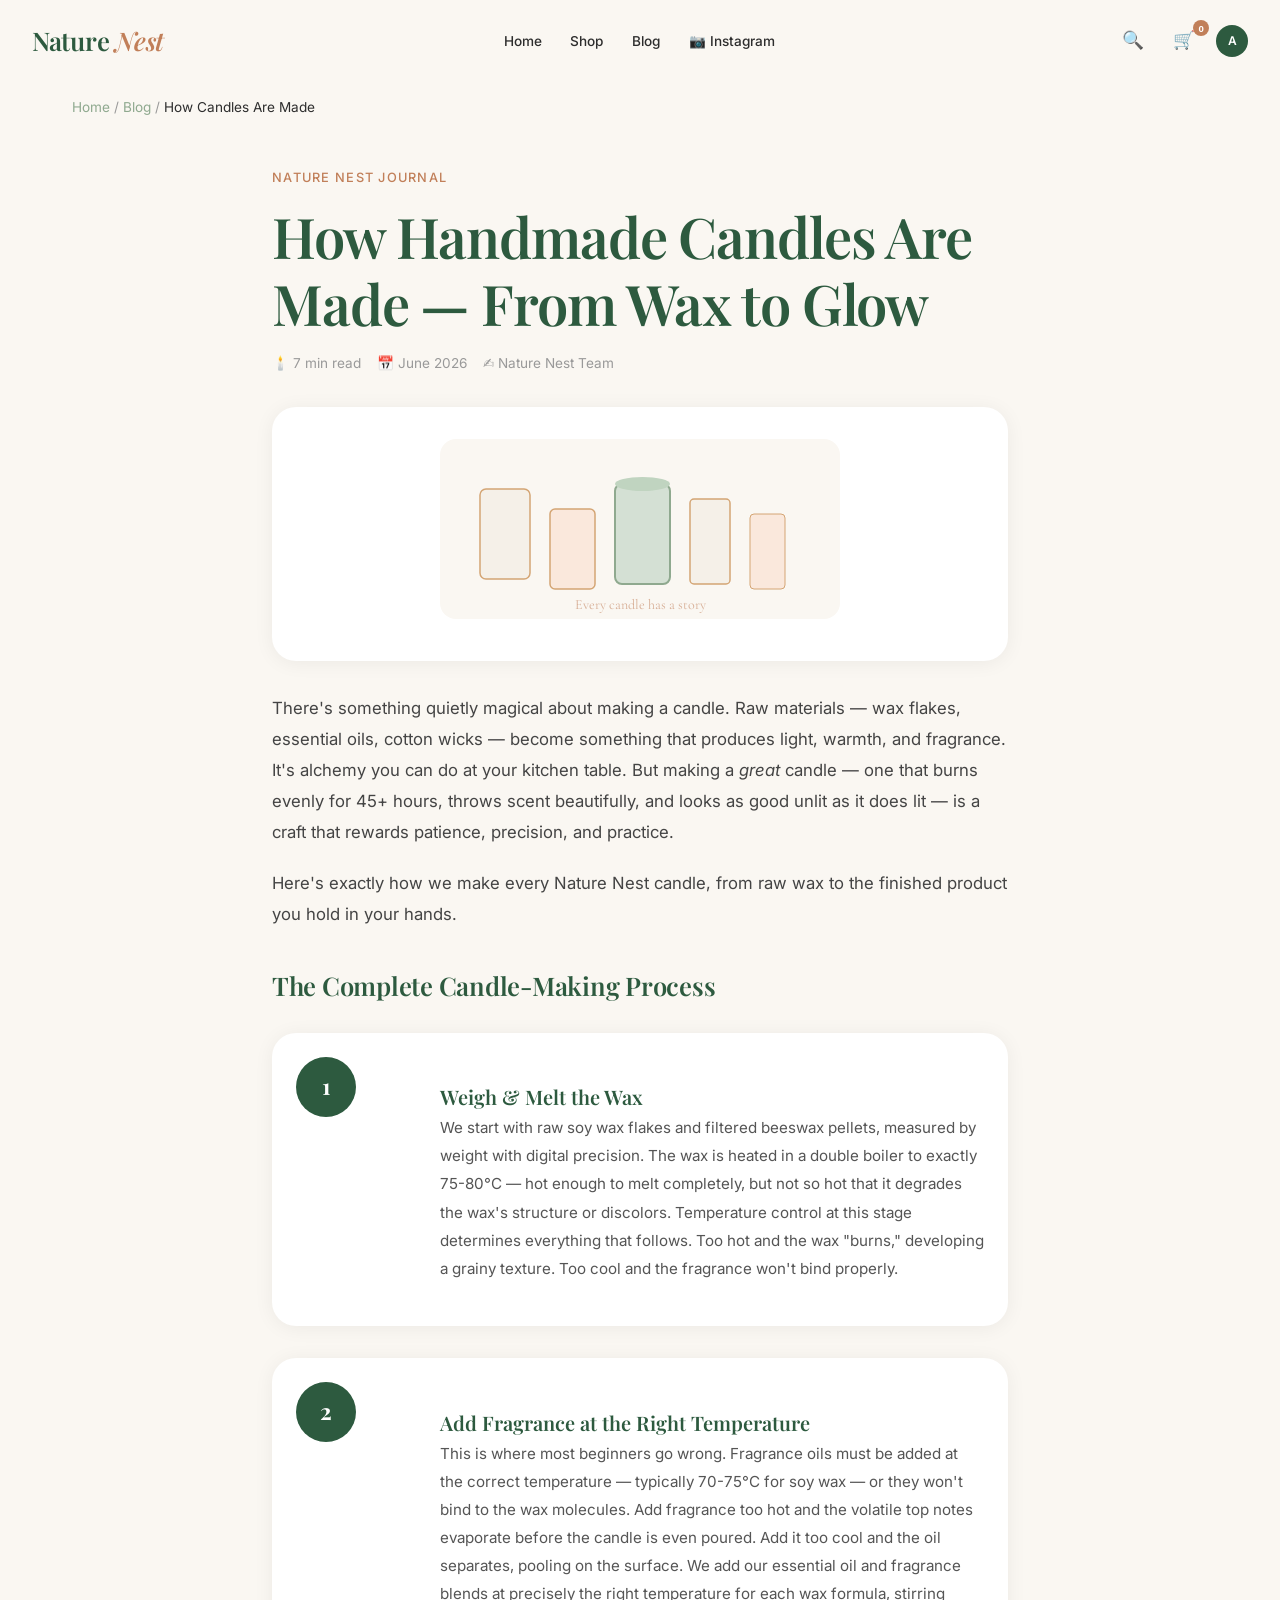
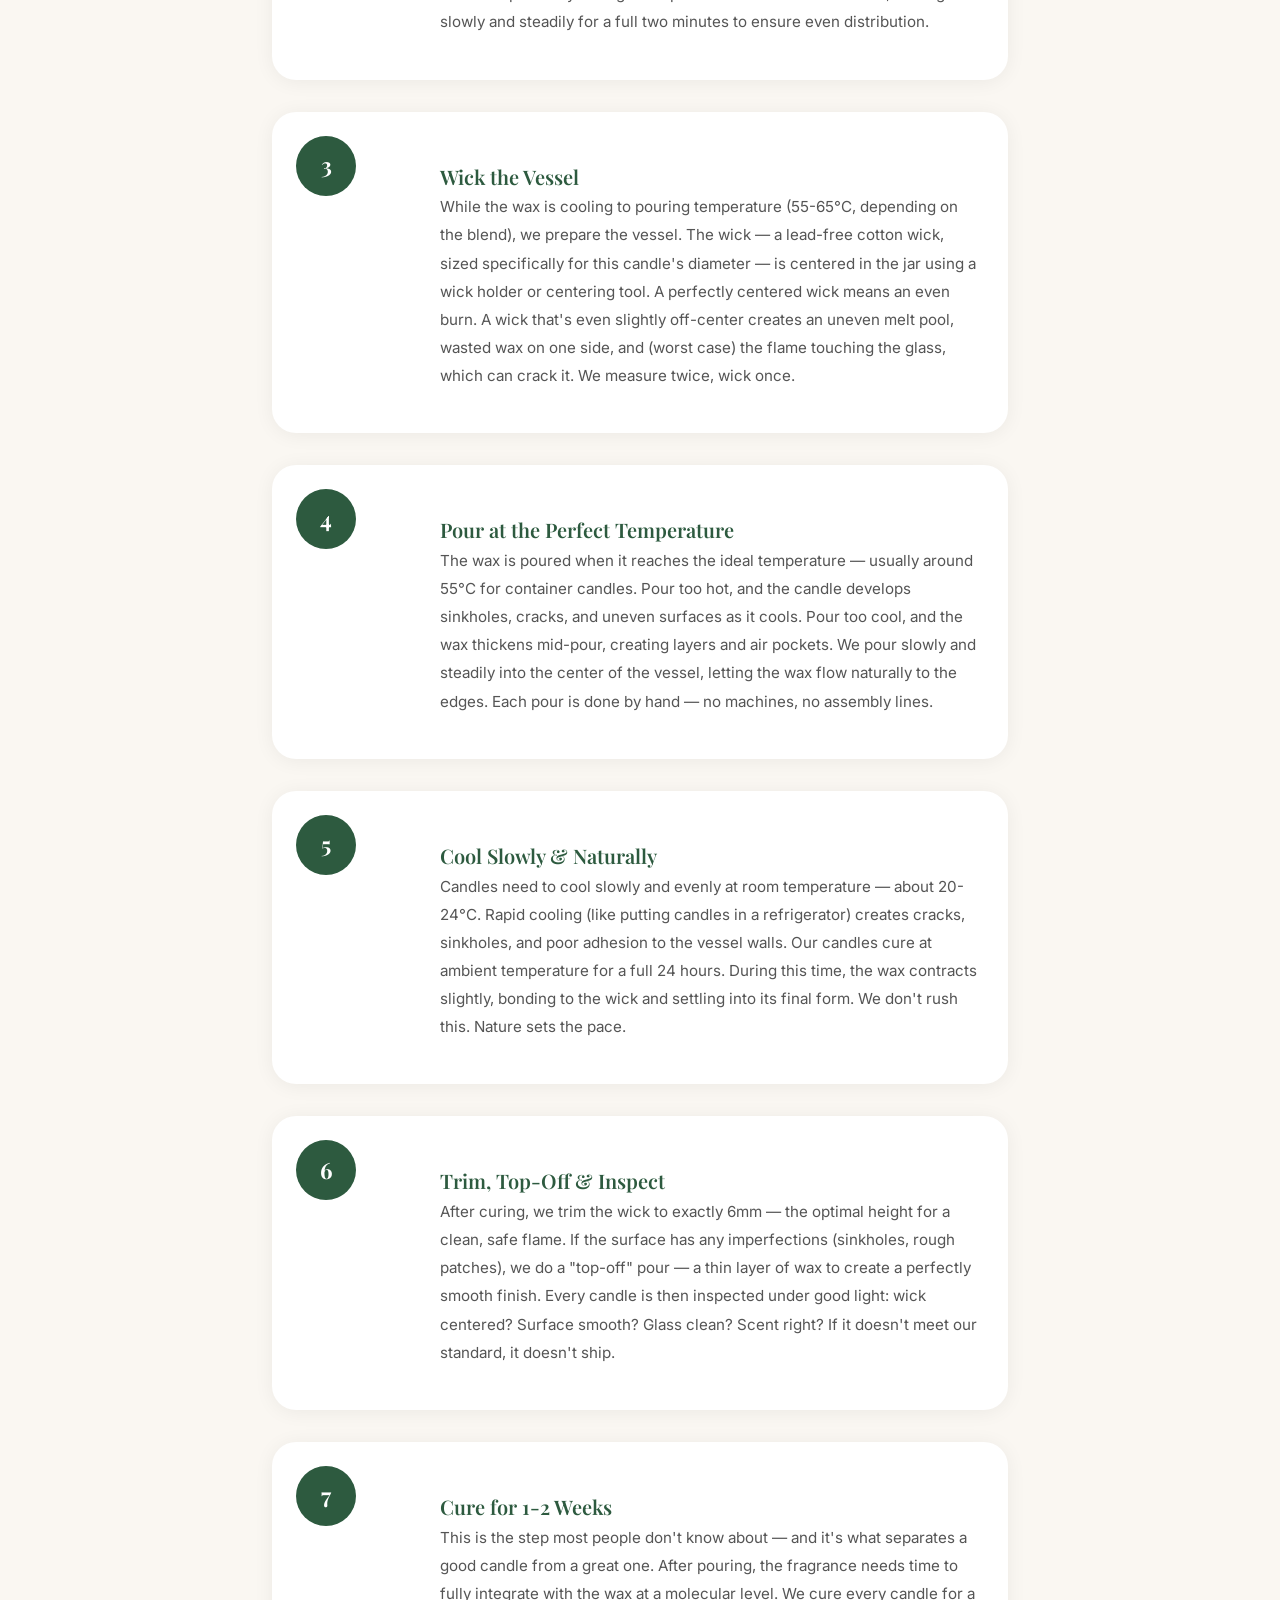
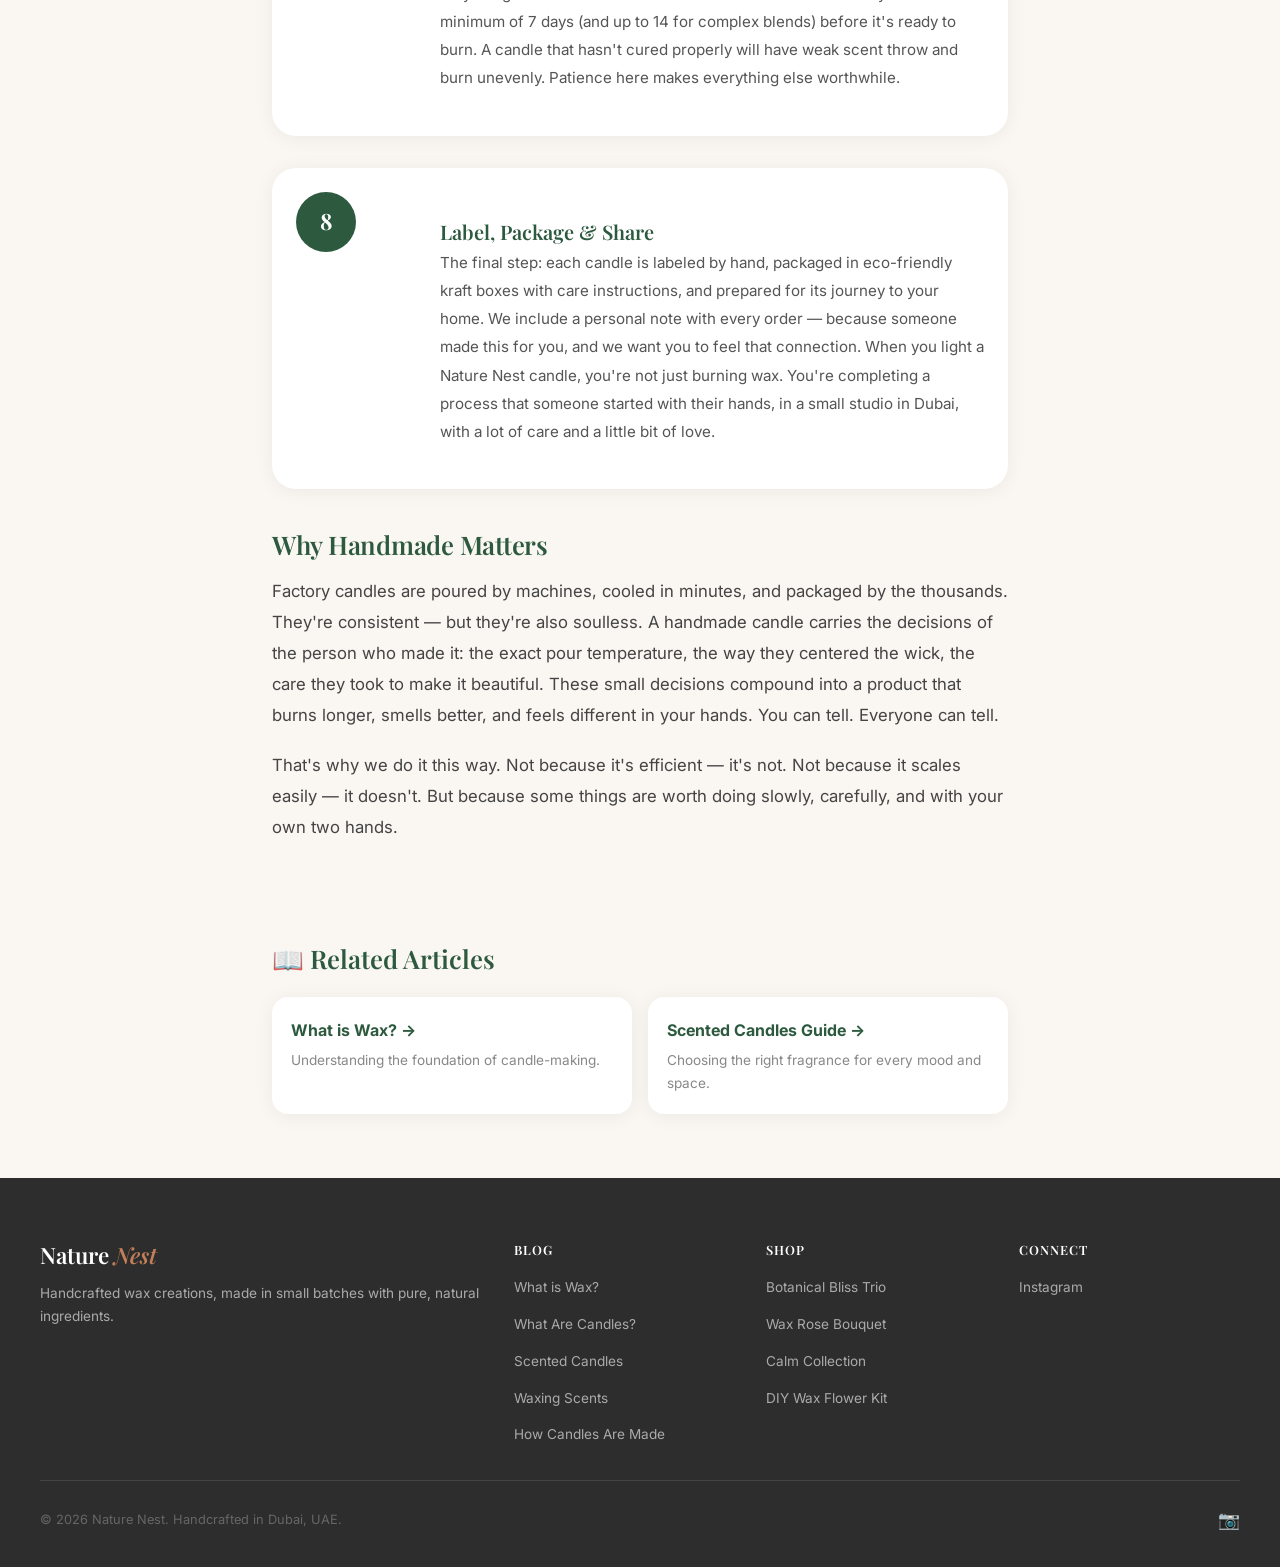
==== blog/how-candles-are-made.html @ dd3aacf4 "Nature Nest demo site — multi-page ecommerce preview with products, blog, and full design system" ====
<!DOCTYPE html>
<html lang="en">
<head>
<meta charset="UTF-8"><meta name="viewport" content="width=device-width, initial-scale=1.0">
<title>How Handmade Candles Are Made — Nature Nest Blog</title>
<link rel="preconnect" href="https://fonts.googleapis.com"><link rel="preconnect" href="https://fonts.gstatic.com" crossorigin>
<link href="https://fonts.googleapis.com/css2?family=Playfair+Display:ital,wght@0,400;0,500;0,600;0,700;1,400&family=Inter:wght@300;400;500;600&family=Cormorant+Garamond:ital,wght@0,400;0,500;1,400&display=swap" rel="stylesheet">
<link rel="stylesheet" href="../css/style.css">
<style>
.craft-step { display: grid; grid-template-columns: 120px 1fr; gap: 1.5rem; align-items: start; margin: 2rem 0; padding: 1.5rem; background: var(--white); border-radius: var(--radius-lg); box-shadow: var(--shadow-soft); }
.craft-step .num { width: 60px; height: 60px; background: var(--green-deep); color: white; border-radius: 50%; display: flex; align-items: center; justify-content: center; font-size: 1.4rem; font-weight: 700; font-family: 'Playfair Display',serif; }
.craft-step h3 { color: var(--green-deep); margin-bottom: 0.3rem; }
.craft-step p { font-size: 0.95rem; color: #555; }
@media (max-width: 600px) { .craft-step { grid-template-columns: 1fr; } }
</style>
</head>
<body>

<nav class="nav" id="nav">
  <a href="../index.html" class="nav-brand">Nature <span>Nest</span></a>
  <ul class="nav-links">
    <li><a href="../index.html">Home</a></li><li><a href="../index.html#featured">Shop</a></li>
    <li><a href="what-is-wax.html">Blog</a></li>
    <li><a href="https://www.instagram.com/naturenest0001" target="_blank" rel="noopener">📷 Instagram</a></li>
  </ul>
  <div class="nav-actions"><button class="btn-icon">🔍</button><button class="btn-icon cart-count" onclick="toast('Cart coming soon!')">🛒</button><div class="user-avatar">A</div></div>
</nav>

<div class="page-content">
<div class="breadcrumbs"><a href="../index.html">Home</a> / <a href="what-is-wax.html">Blog</a> / <span>How Candles Are Made</span></div>

<article class="article">
  <div class="article-header fade-in">
    <span class="tag">Nature Nest Journal</span>
    <h1>How Handmade Candles Are Made — From Wax to Glow</h1>
    <div class="article-meta"><span>🕯️ 7 min read</span><span>📅 June 2026</span><span>✍️ Nature Nest Team</span></div>
  </div>

  <div class="article-body fade-in">
    <div class="article-illustration">
      <svg viewBox="0 0 400 180" xmlns="http://www.w3.org/2000/svg">
        <rect width="400" height="180" fill="#faf7f2" rx="16"/>
        <rect x="40" y="50" width="50" height="90" rx="6" fill="#f5f0e8" stroke="#d4a574" stroke-width="1.5"/>
        <rect x="110" y="70" width="45" height="80" rx="5" fill="#fae8dc" stroke="#d4a574" stroke-width="1.5"/>
        <rect x="175" y="45" width="55" height="100" rx="7" fill="#d4e0d4" stroke="#8fa98f" stroke-width="2"/>
        <ellipse cx="202.5" cy="45" rx="27.5" ry="7" fill="#c0d4c0"/>
        <rect x="250" y="60" width="40" height="85" rx="4" fill="#f5f0e8" stroke="#d4a574" stroke-width="1.5"/>
        <rect x="310" y="75" width="35" height="75" rx="4" fill="#fae8dc" stroke="#d4a574" stroke-width="1"/>
        <text x="200" y="170" text-anchor="middle" font-family="'Cormorant Garamond',serif" font-size="14" fill="#c17f59" opacity="0.6">Every candle has a story</text>
      </svg>
    </div>

    <p>There's something quietly magical about making a candle. Raw materials — wax flakes, essential oils, cotton wicks — become something that produces light, warmth, and fragrance. It's alchemy you can do at your kitchen table. But making a <em>great</em> candle — one that burns evenly for 45+ hours, throws scent beautifully, and looks as good unlit as it does lit — is a craft that rewards patience, precision, and practice.</p>

    <p>Here's exactly how we make every Nature Nest candle, from raw wax to the finished product you hold in your hands.</p>

    <h2>The Complete Candle-Making Process</h2>

    <div class="craft-step fade-in"><div class="num">1</div><div><h3>Weigh &amp; Melt the Wax</h3><p>We start with raw soy wax flakes and filtered beeswax pellets, measured by weight with digital precision. The wax is heated in a double boiler to exactly 75-80°C — hot enough to melt completely, but not so hot that it degrades the wax's structure or discolors. Temperature control at this stage determines everything that follows. Too hot and the wax "burns," developing a grainy texture. Too cool and the fragrance won't bind properly.</p></div></div>

    <div class="craft-step fade-in"><div class="num">2</div><div><h3>Add Fragrance at the Right Temperature</h3><p>This is where most beginners go wrong. Fragrance oils must be added at the correct temperature — typically 70-75°C for soy wax — or they won't bind to the wax molecules. Add fragrance too hot and the volatile top notes evaporate before the candle is even poured. Add it too cool and the oil separates, pooling on the surface. We add our essential oil and fragrance blends at precisely the right temperature for each wax formula, stirring slowly and steadily for a full two minutes to ensure even distribution.</p></div></div>

    <div class="craft-step fade-in"><div class="num">3</div><div><h3>Wick the Vessel</h3><p>While the wax is cooling to pouring temperature (55-65°C, depending on the blend), we prepare the vessel. The wick — a lead-free cotton wick, sized specifically for this candle's diameter — is centered in the jar using a wick holder or centering tool. A perfectly centered wick means an even burn. A wick that's even slightly off-center creates an uneven melt pool, wasted wax on one side, and (worst case) the flame touching the glass, which can crack it. We measure twice, wick once.</p></div></div>

    <div class="craft-step fade-in"><div class="num">4</div><div><h3>Pour at the Perfect Temperature</h3><p>The wax is poured when it reaches the ideal temperature — usually around 55°C for container candles. Pour too hot, and the candle develops sinkholes, cracks, and uneven surfaces as it cools. Pour too cool, and the wax thickens mid-pour, creating layers and air pockets. We pour slowly and steadily into the center of the vessel, letting the wax flow naturally to the edges. Each pour is done by hand — no machines, no assembly lines.</p></div></div>

    <div class="craft-step fade-in"><div class="num">5</div><div><h3>Cool Slowly &amp; Naturally</h3><p>Candles need to cool slowly and evenly at room temperature — about 20-24°C. Rapid cooling (like putting candles in a refrigerator) creates cracks, sinkholes, and poor adhesion to the vessel walls. Our candles cure at ambient temperature for a full 24 hours. During this time, the wax contracts slightly, bonding to the wick and settling into its final form. We don't rush this. Nature sets the pace.</p></div></div>

    <div class="craft-step fade-in"><div class="num">6</div><div><h3>Trim, Top-Off &amp; Inspect</h3><p>After curing, we trim the wick to exactly 6mm — the optimal height for a clean, safe flame. If the surface has any imperfections (sinkholes, rough patches), we do a "top-off" pour — a thin layer of wax to create a perfectly smooth finish. Every candle is then inspected under good light: wick centered? Surface smooth? Glass clean? Scent right? If it doesn't meet our standard, it doesn't ship.</p></div></div>

    <div class="craft-step fade-in"><div class="num">7</div><div><h3>Cure for 1-2 Weeks</h3><p>This is the step most people don't know about — and it's what separates a good candle from a great one. After pouring, the fragrance needs time to fully integrate with the wax at a molecular level. We cure every candle for a minimum of 7 days (and up to 14 for complex blends) before it's ready to burn. A candle that hasn't cured properly will have weak scent throw and burn unevenly. Patience here makes everything else worthwhile.</p></div></div>

    <div class="craft-step fade-in"><div class="num">8</div><div><h3>Label, Package &amp; Share</h3><p>The final step: each candle is labeled by hand, packaged in eco-friendly kraft boxes with care instructions, and prepared for its journey to your home. We include a personal note with every order — because someone made this for you, and we want you to feel that connection. When you light a Nature Nest candle, you're not just burning wax. You're completing a process that someone started with their hands, in a small studio in Dubai, with a lot of care and a little bit of love.</p></div></div>

    <h2>Why Handmade Matters</h2>
    <p>Factory candles are poured by machines, cooled in minutes, and packaged by the thousands. They're consistent — but they're also soulless. A handmade candle carries the decisions of the person who made it: the exact pour temperature, the way they centered the wick, the care they took to make it beautiful. These small decisions compound into a product that burns longer, smells better, and feels different in your hands. You can tell. Everyone can tell.</p>

    <p>That's why we do it this way. Not because it's efficient — it's not. Not because it scales easily — it doesn't. But because some things are worth doing slowly, carefully, and with your own two hands.</p>
  </div>
</article>

<div style="max-width:800px;margin:3rem auto;padding:0 2rem;">
  <h3 style="color:var(--green-deep);margin-bottom:1.5rem;">📖 Related Articles</h3>
  <div style="display:grid;grid-template-columns:1fr 1fr;gap:1rem;">
    <a href="what-is-wax.html" style="text-decoration:none;color:inherit;background:var(--white);padding:1.2rem;border-radius:var(--radius-md);box-shadow:var(--shadow-soft);"><strong style="color:var(--green-deep);">What is Wax? →</strong><p style="font-size:0.85rem;color:#888;margin-top:0.3rem;">Understanding the foundation of candle-making.</p></a>
    <a href="scented-candles-guide.html" style="text-decoration:none;color:inherit;background:var(--white);padding:1.2rem;border-radius:var(--radius-md);box-shadow:var(--shadow-soft);"><strong style="color:var(--green-deep);">Scented Candles Guide →</strong><p style="font-size:0.85rem;color:#888;margin-top:0.3rem;">Choosing the right fragrance for every mood and space.</p></a>
  </div>
</div>
</div>

<footer class="footer"><div class="footer-grid"><div class="footer-brand"><h3>Nature <span>Nest</span></h3><p>Handcrafted wax creations, made in small batches with pure, natural ingredients.</p></div><div class="footer-col"><h4>Blog</h4><ul><li><a href="what-is-wax.html">What is Wax?</a></li><li><a href="what-are-candles.html">What Are Candles?</a></li><li><a href="scented-candles-guide.html">Scented Candles</a></li><li><a href="scents-for-waxing.html">Waxing Scents</a></li><li><a href="how-candles-are-made.html">How Candles Are Made</a></li></ul></div><div class="footer-col"><h4>Shop</h4><ul><li><a href="../products/botanical-bliss-trio.html">Botanical Bliss Trio</a></li><li><a href="../products/wax-rose-bouquet.html">Wax Rose Bouquet</a></li><li><a href="../products/calm-collection-set.html">Calm Collection</a></li><li><a href="../products/diy-wax-flower-kit.html">DIY Wax Flower Kit</a></li></ul></div><div class="footer-col"><h4>Connect</h4><ul><li><a href="https://www.instagram.com/naturenest0001">Instagram</a></li></ul></div></div><div class="footer-bottom"><p>© 2026 Nature Nest. Handcrafted in Dubai, UAE.</p><div class="footer-social"><a href="https://www.instagram.com/naturenest0001">📷</a></div></div></footer>
<div class="toast" id="toast"></div>
<script>
window.addEventListener('scroll',()=>{document.getElementById('nav').classList.toggle('scrolled',window.scrollY>50)});
document.querySelectorAll('.fade-in').forEach(el=>{new IntersectionObserver((e)=>{e.forEach(x=>{if(x.isIntersecting)x.target.classList.add('visible')})},{threshold:0.1}).observe(el)});
let t;function toast(m){const e=document.getElementById('toast');e.textContent=m;e.classList.add('show');clearTimeout(t);t=setTimeout(()=>e.classList.remove('show'),2500)}
</script>
</body>
</html>
---- css/style.css ----
/* ========== Nature Nest — Shared Stylesheet ========== */
*, *::before, *::after { box-sizing: border-box; margin: 0; padding: 0; }

:root {
  --green-deep: #2d5a3f;
  --green-sage: #8fa98f;
  --green-pale: #d4e0d4;
  --terracotta: #c17f59;
  --terracotta-light: #d4a574;
  --amber: #e8b86d;
  --cream: #faf7f2;
  --cream-warm: #f5f0e8;
  --beige: #e8d5c4;
  --charcoal: #2d2d2d;
  --white: #ffffff;
  --shadow-soft: 0 2px 20px rgba(0,0,0,0.06);
  --shadow-card: 0 4px 24px rgba(0,0,0,0.08);
  --shadow-hover: 0 8px 32px rgba(0,0,0,0.12);
  --radius-sm: 8px;
  --radius-md: 16px;
  --radius-lg: 24px;
  --radius-xl: 32px;
  --transition: 0.3s cubic-bezier(0.4, 0, 0.2, 1);
}

html { scroll-behavior: smooth; font-size: 16px; }
body {
  font-family: 'Inter', system-ui, sans-serif;
  color: var(--charcoal);
  background: var(--cream);
  line-height: 1.7;
  overflow-x: hidden;
  -webkit-font-smoothing: antialiased;
}

h1, h2, h3, h4 { font-family: 'Playfair Display', Georgia, serif; font-weight: 600; line-height: 1.2; }
h1 { font-size: clamp(2.2rem, 4.5vw, 3.5rem); letter-spacing: -0.02em; }
h2 { font-size: clamp(1.8rem, 3.5vw, 2.6rem); letter-spacing: -0.01em; }
h3 { font-size: clamp(1.2rem, 2vw, 1.6rem); }

.accent-text { font-family: 'Cormorant Garamond', 'Georgia', serif; font-style: italic; color: var(--terracotta); }

/* Navigation */
.nav {
  position: fixed; top: 0; left: 0; right: 0; z-index: 1000;
  padding: 1.2rem 2rem; display: flex; align-items: center; justify-content: space-between;
  transition: var(--transition);
}
.nav.scrolled {
  background: rgba(250, 247, 242, 0.95);
  backdrop-filter: blur(20px);
  box-shadow: var(--shadow-soft);
  padding: 0.8rem 2rem;
}
.nav-brand { font-family: 'Playfair Display', serif; font-size: 1.6rem; font-weight: 600; color: var(--green-deep); text-decoration: none; letter-spacing: -0.01em; }
.nav-brand span { color: var(--terracotta); font-style: italic; }
.nav-links { display: flex; gap: 1.8rem; list-style: none; }
.nav-links a { text-decoration: none; color: var(--charcoal); font-size: 0.85rem; font-weight: 500; transition: var(--transition); position: relative; white-space: nowrap; }
.nav-links a::after { content: ''; position: absolute; bottom: -4px; left: 0; width: 0; height: 2px; background: var(--terracotta); transition: var(--transition); }
.nav-links a:hover { color: var(--terracotta); }
.nav-links a:hover::after { width: 100%; }
.nav-actions { display: flex; gap: 0.8rem; align-items: center; }
.btn-icon { background: none; border: none; cursor: pointer; font-size: 1.1rem; padding: 0.5rem; color: var(--charcoal); transition: var(--transition); }
.btn-icon:hover { color: var(--terracotta); transform: scale(1.1); }
.cart-count { position: relative; }
.cart-count::after { content: '0'; position: absolute; top: -2px; right: -6px; background: var(--terracotta); color: white; font-size: 0.6rem; font-weight: 600; width: 16px; height: 16px; border-radius: 50%; display: flex; align-items: center; justify-content: center; }
.user-avatar { width: 32px; height: 32px; border-radius: 50%; background: var(--green-deep); color: var(--white); display: flex; align-items: center; justify-content: center; font-size: 0.75rem; font-weight: 600; cursor: pointer; transition: var(--transition); }
.user-avatar:hover { background: var(--terracotta); transform: scale(1.08); }

/* Buttons */
.btn { display: inline-flex; align-items: center; gap: 0.5rem; padding: 0.85rem 1.8rem; border-radius: 50px; font-weight: 600; font-size: 0.9rem; text-decoration: none; transition: var(--transition); border: none; cursor: pointer; font-family: inherit; }
.btn-primary { background: var(--green-deep); color: var(--white); }
.btn-primary:hover { background: #234a34; transform: translateY(-2px); box-shadow: 0 8px 24px rgba(45, 90, 63, 0.3); }
.btn-outline { background: transparent; border: 2px solid var(--green-deep); color: var(--green-deep); }
.btn-outline:hover { background: var(--green-deep); color: var(--white); transform: translateY(-2px); }
.btn-amber { background: var(--amber); color: var(--charcoal); }
.btn-amber:hover { background: #d4a560; transform: translateY(-2px); box-shadow: 0 8px 24px rgba(232, 184, 109, 0.4); }
.btn-warm { background: var(--terracotta); color: var(--white); }
.btn-warm:hover { background: #ad6e4a; transform: translateY(-2px); box-shadow: 0 8px 24px rgba(193, 127, 89, 0.35); }

/* Section Headers */
.section-header { text-align: center; margin-bottom: 3rem; }
.section-header .tag { display: inline-block; font-size: 0.8rem; font-weight: 500; color: var(--terracotta); letter-spacing: 0.15em; text-transform: uppercase; margin-bottom: 0.8rem; }
.section-header h2 { color: var(--green-deep); margin-bottom: 0.8rem; }
.section-header p { color: #777; max-width: 500px; margin: 0 auto; }

/* Fade-in animation */
.fade-in { opacity: 0; transform: translateY(30px); transition: opacity 0.8s ease, transform 0.8s ease; }
.fade-in.visible { opacity: 1; transform: translateY(0); }

/* Toast */
.toast {
  position: fixed; bottom: 2rem; right: 2rem;
  background: var(--green-deep); color: white;
  padding: 1rem 2rem; border-radius: 50px;
  font-weight: 500; box-shadow: var(--shadow-hover);
  z-index: 2000; opacity: 0; transform: translateY(20px);
  transition: opacity 0.3s, transform 0.3s;
  pointer-events: none;
}
.toast.show { opacity: 1; transform: translateY(0); }

/* Product card (shared) */
.product-card {
  background: var(--white); border-radius: var(--radius-lg); overflow: hidden;
  box-shadow: var(--shadow-card); transition: var(--transition); cursor: pointer;
}
.product-card:hover { transform: translateY(-6px); box-shadow: var(--shadow-hover); }
.product-img { height: 280px; overflow: hidden; position: relative; display: flex; align-items: center; justify-content: center; background: var(--cream-warm); }
.product-img svg { width: 100%; height: 100%; }
.product-badge { position: absolute; top: 0.8rem; left: 0.8rem; background: var(--terracotta); color: var(--white); font-size: 0.7rem; font-weight: 600; padding: 0.3rem 0.8rem; border-radius: 50px; }
.product-body { padding: 1.2rem; }
.product-body h3 { font-size: 1.15rem; color: var(--charcoal); margin-bottom: 0.3rem; }
.product-body .desc { color: #888; font-size: 0.85rem; margin-bottom: 0.8rem; }
.product-footer { display: flex; align-items: center; justify-content: space-between; }
.product-price { font-family: 'Playfair Display', serif; font-size: 1.2rem; font-weight: 600; color: var(--green-deep); }
.product-rating { color: var(--amber); font-size: 0.8rem; display: flex; gap: 0.15rem; }

/* Footer */
.footer { background: var(--charcoal); color: var(--cream); padding: 4rem 2rem 2rem; margin-top: 4rem; }
.footer-grid { max-width: 1200px; margin: 0 auto; display: grid; grid-template-columns: 2fr 1fr 1fr 1fr; gap: 2rem; margin-bottom: 2rem; }
.footer-brand h3 { color: var(--white); font-size: 1.4rem; margin-bottom: 0.8rem; }
.footer-brand h3 span { color: var(--terracotta); font-style: italic; }
.footer-brand p { color: #aaa; font-size: 0.85rem; line-height: 1.7; }
.footer-col h4 { color: var(--white); font-size: 0.8rem; text-transform: uppercase; letter-spacing: 0.08em; margin-bottom: 1rem; }
.footer-col ul { list-style: none; display: flex; flex-direction: column; gap: 0.6rem; }
.footer-col a { color: #aaa; text-decoration: none; font-size: 0.85rem; transition: var(--transition); }
.footer-col a:hover { color: var(--terracotta); }
.footer-bottom { max-width: 1200px; margin: 0 auto; padding-top: 1.5rem; border-top: 1px solid #444; display: flex; justify-content: space-between; align-items: center; }
.footer-bottom p { color: #666; font-size: 0.8rem; }
.footer-social { display: flex; gap: 0.8rem; }
.footer-social a { color: #666; font-size: 1.1rem; transition: var(--transition); text-decoration: none; }
.footer-social a:hover { color: var(--terracotta); }

/* Breadcrumbs */
.breadcrumbs { padding: 1rem 2rem; font-size: 0.85rem; color: #999; max-width: 1200px; margin: 0 auto; }
.breadcrumbs a { color: var(--green-sage); text-decoration: none; }
.breadcrumbs a:hover { color: var(--terracotta); }
.breadcrumbs span { color: var(--charcoal); }

/* Page content wrapper */
.page-content { padding-top: 5rem; }

/* Blog article styles */
.article { max-width: 800px; margin: 0 auto; padding: 2rem; }
.article-header { margin-bottom: 2rem; }
.article-header .tag { font-size: 0.8rem; color: var(--terracotta); text-transform: uppercase; letter-spacing: 0.1em; font-weight: 500; margin-bottom: 0.8rem; display: block; }
.article-header h1 { color: var(--green-deep); margin-bottom: 1rem; }
.article-meta { color: #999; font-size: 0.85rem; display: flex; gap: 1rem; }
.article-body { font-size: 1.05rem; line-height: 1.85; color: #444; }
.article-body h2 { color: var(--green-deep); margin: 2.5rem 0 1rem; font-size: 1.6rem; }
.article-body h3 { color: var(--terracotta); margin: 1.8rem 0 0.8rem; font-size: 1.25rem; }
.article-body p { margin-bottom: 1.2rem; }
.article-body ul, .article-body ol { margin: 0.8rem 0 1.5rem 1.5rem; }
.article-body li { margin-bottom: 0.5rem; }
.article-illustration { margin: 2rem 0; text-align: center; background: var(--white); border-radius: var(--radius-lg); padding: 2rem; box-shadow: var(--shadow-soft); }
.article-illustration svg { max-width: 400px; width: 100%; }

@media (max-width: 768px) {
  .nav-links { display: none; }
  .footer-grid { grid-template-columns: 1fr 1fr; }
  .article { padding: 1.5rem; }
}
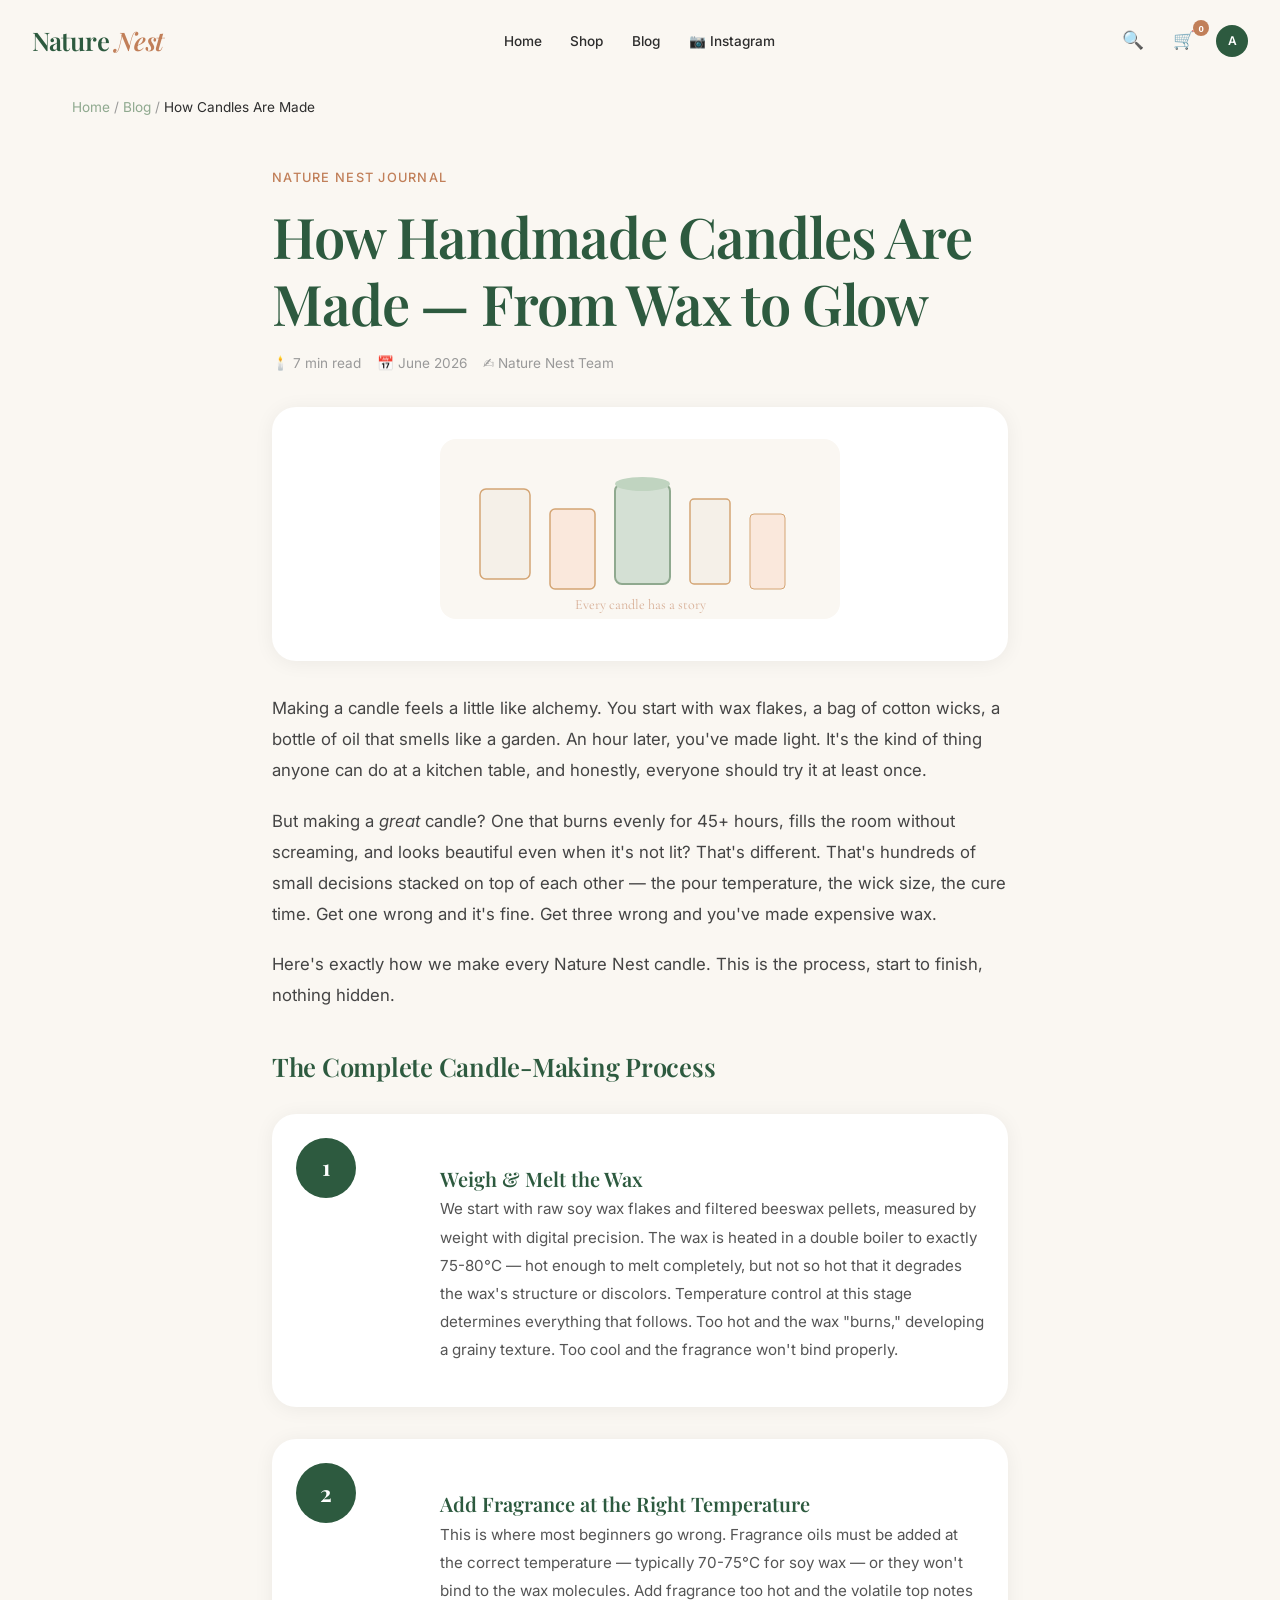
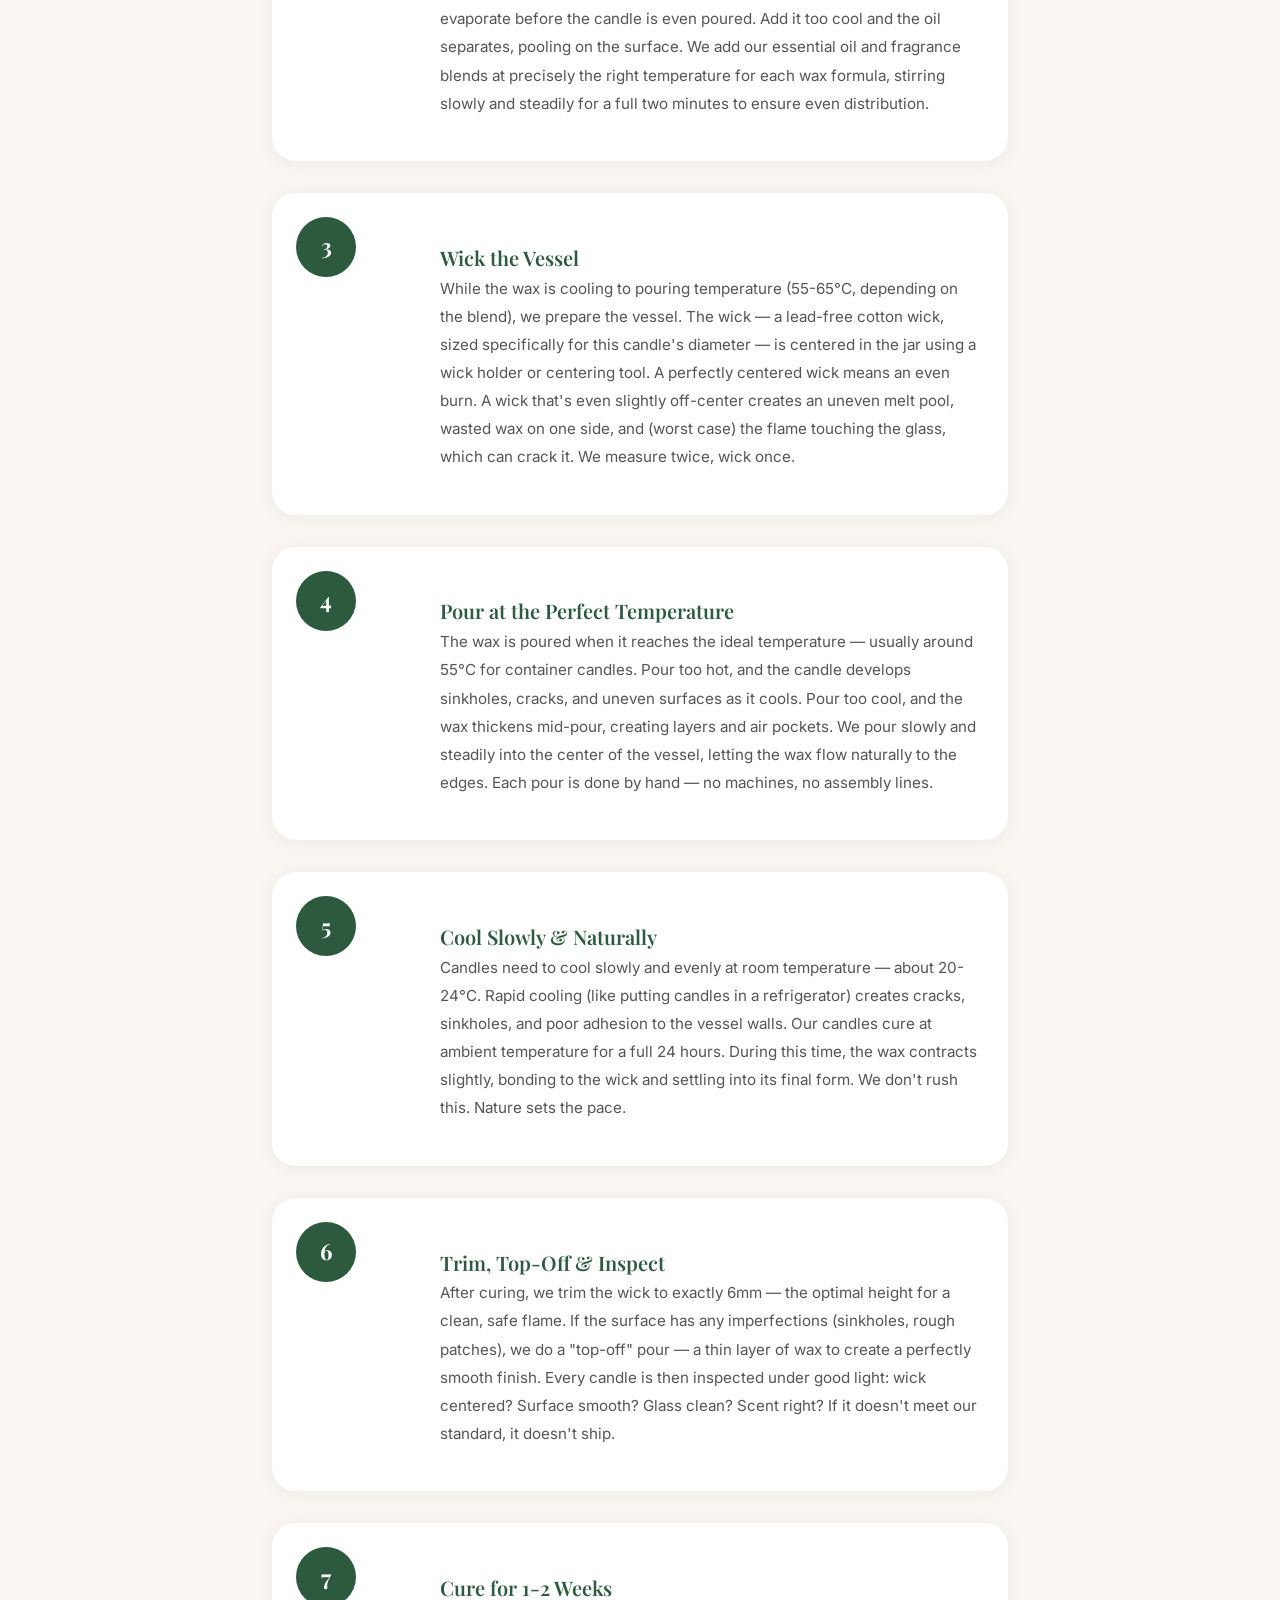
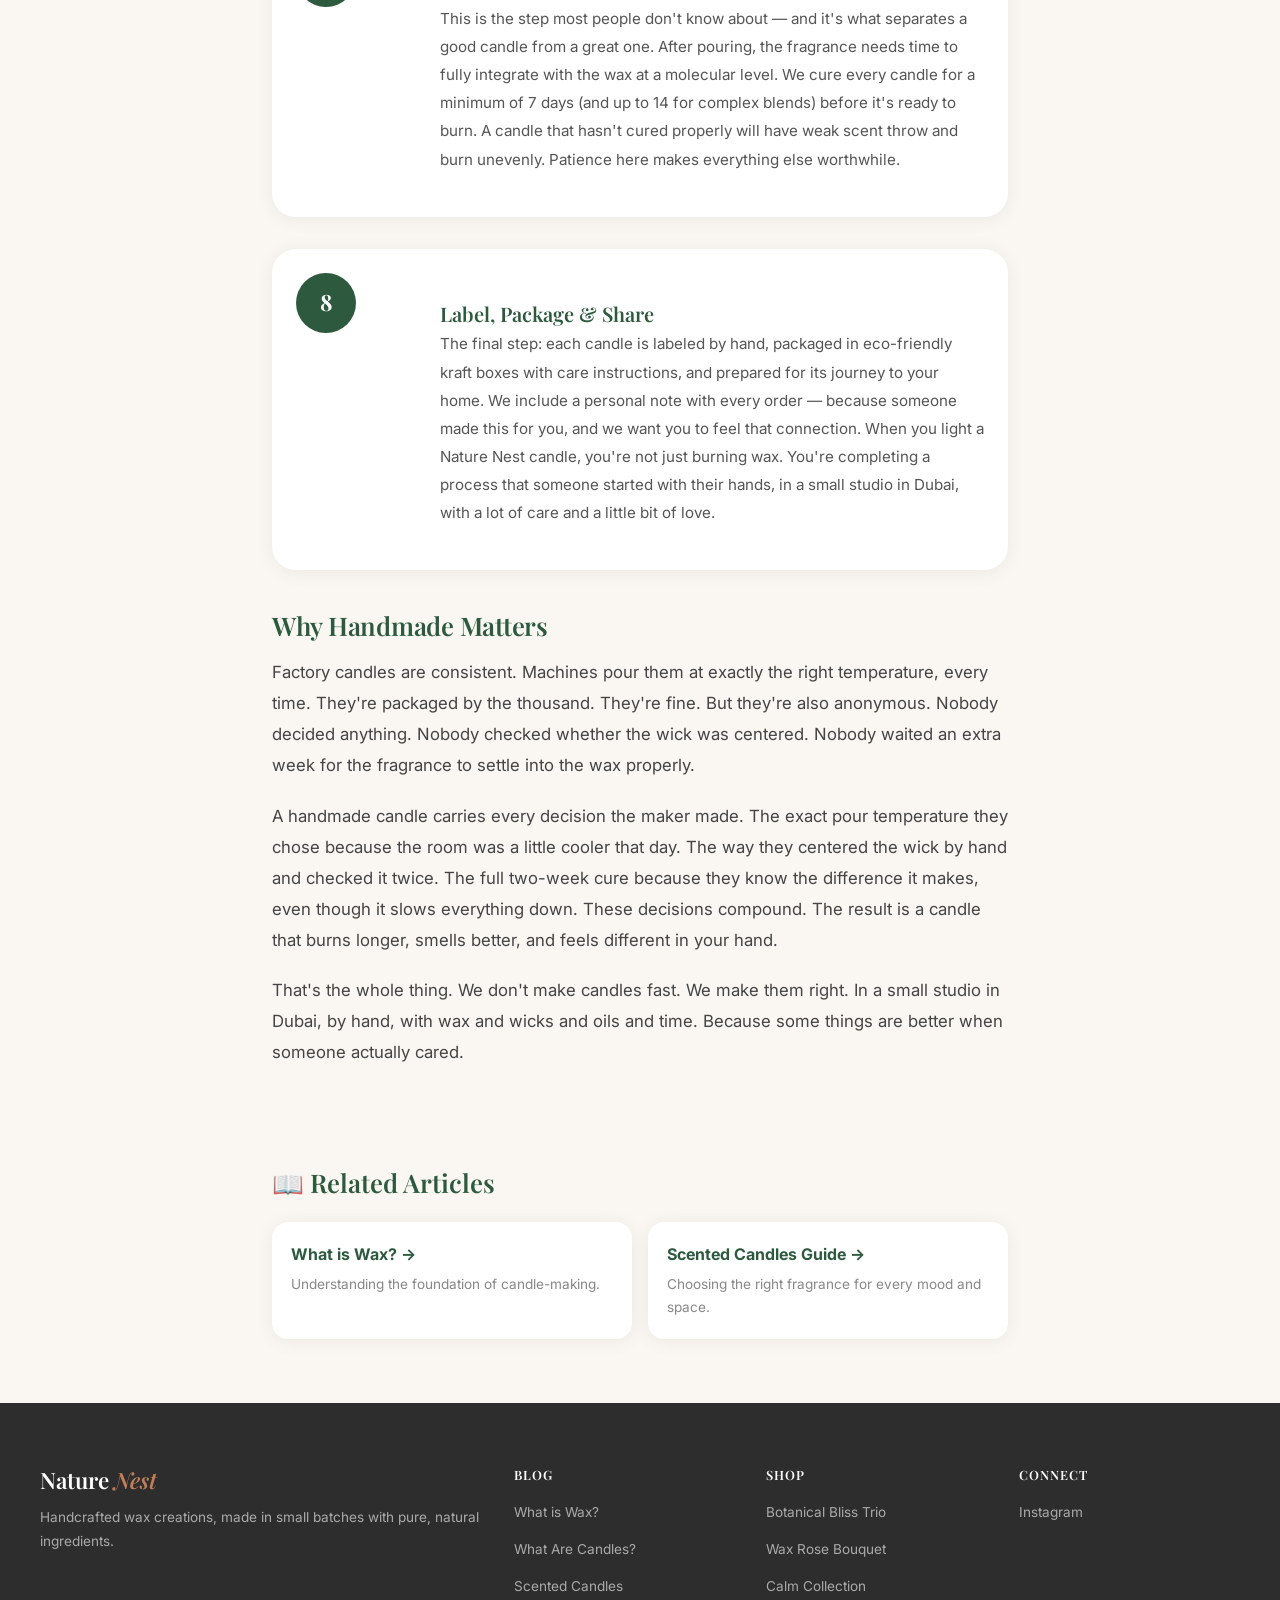
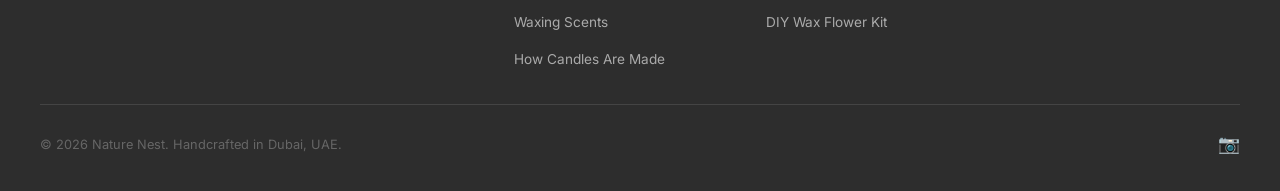
==== commit fae84e2a: "Instagram links fixed, favicon added, blog content humanized, design decisions document created" ====
--- a/blog/how-candles-are-made.html
+++ b/blog/how-candles-are-made.html
@@ -3,6 +3,10 @@
 <head>
 <meta charset="UTF-8"><meta name="viewport" content="width=device-width, initial-scale=1.0">
 <title>How Handmade Candles Are Made — Nature Nest Blog</title>
+<script>
+  window.va = window.va || function () { (window.vaq = window.vaq || []).push(arguments); };
+</script>
+<script defer src="/_vercel/insights/script.js"></script>
 <link rel="preconnect" href="https://fonts.googleapis.com"><link rel="preconnect" href="https://fonts.gstatic.com" crossorigin>
 <link href="https://fonts.googleapis.com/css2?family=Playfair+Display:ital,wght@0,400;0,500;0,600;0,700;1,400&family=Inter:wght@300;400;500;600&family=Cormorant+Garamond:ital,wght@0,400;0,500;1,400&display=swap" rel="stylesheet">
 <link rel="stylesheet" href="../css/style.css">
@@ -13,7 +17,7 @@
 .craft-step p { font-size: 0.95rem; color: #555; }
 @media (max-width: 600px) { .craft-step { grid-template-columns: 1fr; } }
 </style>
-</head>
+<link rel="icon" type="image/svg+xml" href="../images/favicon.svg"><link rel="apple-touch-icon" href="../images/favicon.svg"></head>
 <body>
 
 <nav class="nav" id="nav">
@@ -21,7 +25,7 @@
   <ul class="nav-links">
     <li><a href="../index.html">Home</a></li><li><a href="../index.html#featured">Shop</a></li>
     <li><a href="what-is-wax.html">Blog</a></li>
-    <li><a href="https://www.instagram.com/naturenest0001" target="_blank" rel="noopener">📷 Instagram</a></li>
+    <li><a href="https://www.instagram.com/naturenest0001/">📷 Instagram</a></li>
   </ul>
   <div class="nav-actions"><button class="btn-icon">🔍</button><button class="btn-icon cart-count" onclick="toast('Cart coming soon!')">🛒</button><div class="user-avatar">A</div></div>
 </nav>
@@ -50,9 +54,9 @@
       </svg>
     </div>
 
-    <p>There's something quietly magical about making a candle. Raw materials — wax flakes, essential oils, cotton wicks — become something that produces light, warmth, and fragrance. It's alchemy you can do at your kitchen table. But making a <em>great</em> candle — one that burns evenly for 45+ hours, throws scent beautifully, and looks as good unlit as it does lit — is a craft that rewards patience, precision, and practice.</p>
-
-    <p>Here's exactly how we make every Nature Nest candle, from raw wax to the finished product you hold in your hands.</p>
+    <p>Making a candle feels a little like alchemy. You start with wax flakes, a bag of cotton wicks, a bottle of oil that smells like a garden. An hour later, you've made light. It's the kind of thing anyone can do at a kitchen table, and honestly, everyone should try it at least once.</p>
+    <p>But making a <em>great</em> candle? One that burns evenly for 45+ hours, fills the room without screaming, and looks beautiful even when it's not lit? That's different. That's hundreds of small decisions stacked on top of each other — the pour temperature, the wick size, the cure time. Get one wrong and it's fine. Get three wrong and you've made expensive wax.</p>
+    <p>Here's exactly how we make every Nature Nest candle. This is the process, start to finish, nothing hidden.</p>
 
     <h2>The Complete Candle-Making Process</h2>
 
@@ -73,9 +77,9 @@
     <div class="craft-step fade-in"><div class="num">8</div><div><h3>Label, Package &amp; Share</h3><p>The final step: each candle is labeled by hand, packaged in eco-friendly kraft boxes with care instructions, and prepared for its journey to your home. We include a personal note with every order — because someone made this for you, and we want you to feel that connection. When you light a Nature Nest candle, you're not just burning wax. You're completing a process that someone started with their hands, in a small studio in Dubai, with a lot of care and a little bit of love.</p></div></div>
 
     <h2>Why Handmade Matters</h2>
-    <p>Factory candles are poured by machines, cooled in minutes, and packaged by the thousands. They're consistent — but they're also soulless. A handmade candle carries the decisions of the person who made it: the exact pour temperature, the way they centered the wick, the care they took to make it beautiful. These small decisions compound into a product that burns longer, smells better, and feels different in your hands. You can tell. Everyone can tell.</p>
-
-    <p>That's why we do it this way. Not because it's efficient — it's not. Not because it scales easily — it doesn't. But because some things are worth doing slowly, carefully, and with your own two hands.</p>
+    <p>Factory candles are consistent. Machines pour them at exactly the right temperature, every time. They're packaged by the thousand. They're fine. But they're also anonymous. Nobody decided anything. Nobody checked whether the wick was centered. Nobody waited an extra week for the fragrance to settle into the wax properly.</p>
+    <p>A handmade candle carries every decision the maker made. The exact pour temperature they chose because the room was a little cooler that day. The way they centered the wick by hand and checked it twice. The full two-week cure because they know the difference it makes, even though it slows everything down. These decisions compound. The result is a candle that burns longer, smells better, and feels different in your hand.</p>
+    <p>That's the whole thing. We don't make candles fast. We make them right. In a small studio in Dubai, by hand, with wax and wicks and oils and time. Because some things are better when someone actually cared.</p>
   </div>
 </article>
 
